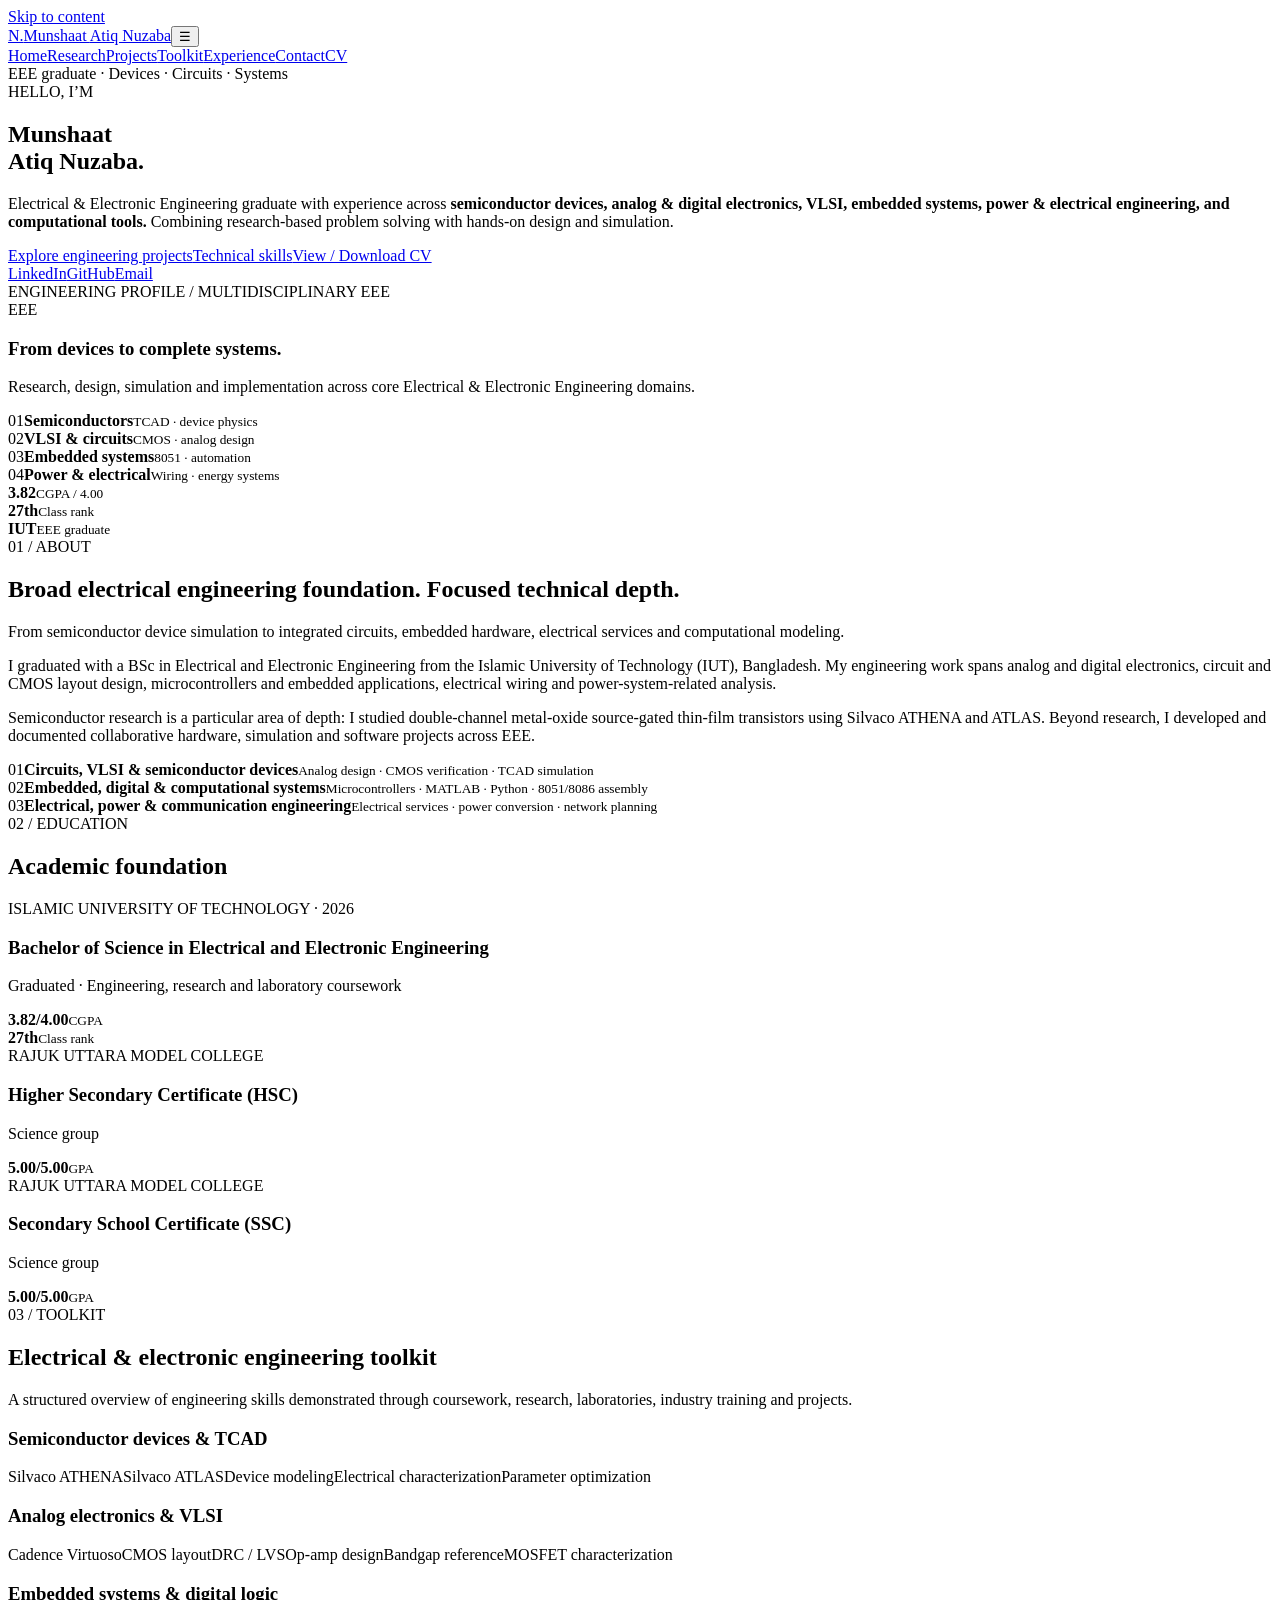
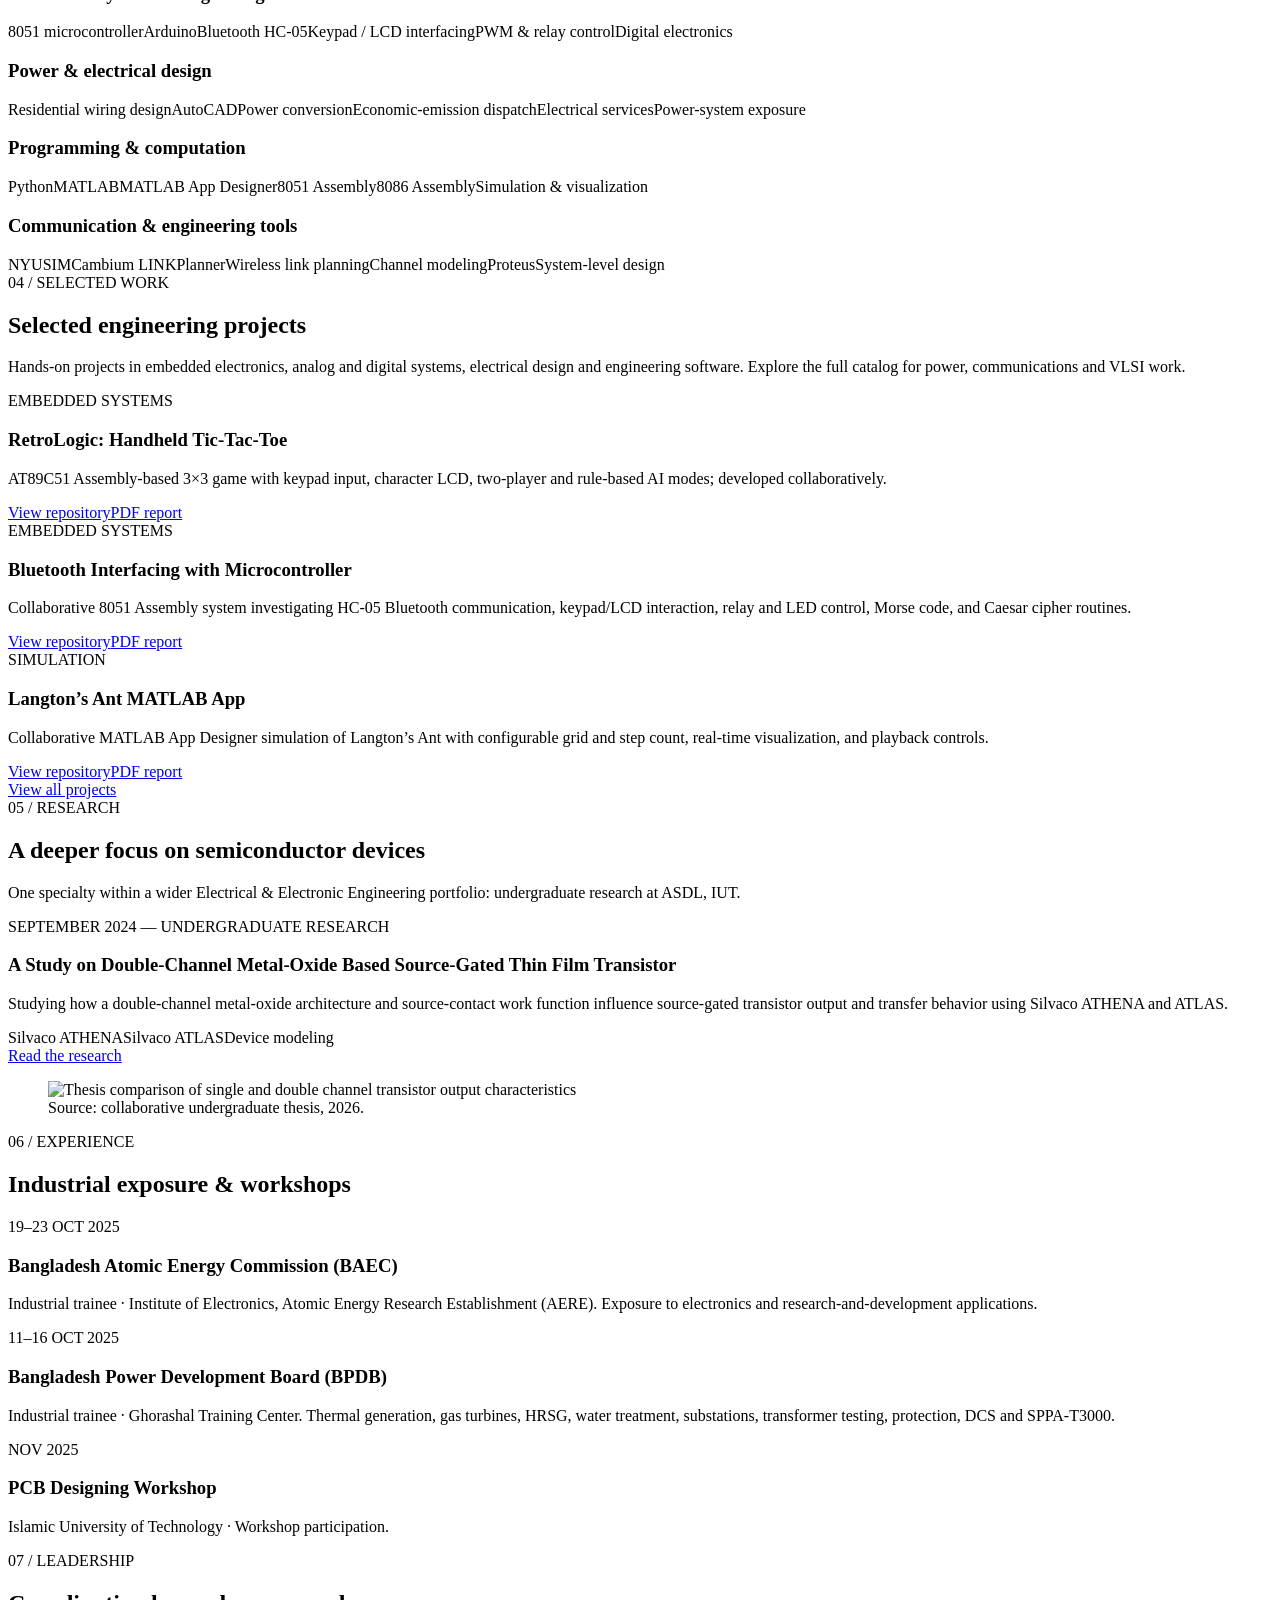
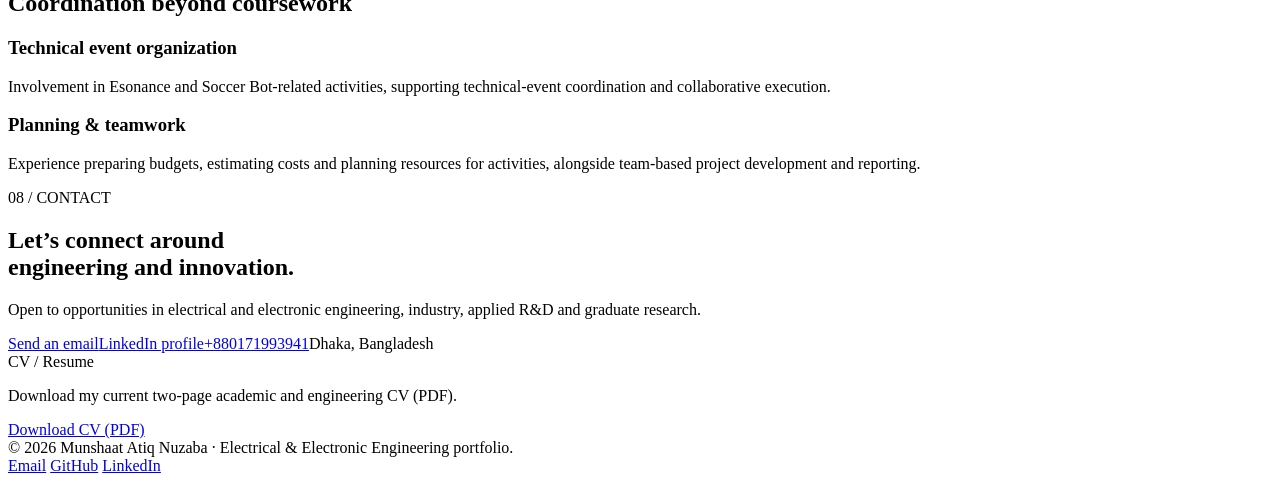
==== index.html @ 9a83c3fb "Add files via upload" ====
<!DOCTYPE html>

<html lang="en"><head><meta charset="utf-8"/><meta content="width=device-width,initial-scale=1" name="viewport"/><meta content="#071626" name="theme-color"/><meta content="Electrical and Electronic Engineering portfolio of Munshaat Atiq Nuzaba: semiconductor devices, analog and digital circuits, VLSI, embedded systems, power and electrical design, and engineering computation." name="description"/><meta content="Home" property="og:title"/><meta content="Electrical and Electronic Engineering portfolio of Munshaat Atiq Nuzaba: semiconductor devices, analog and digital circuits, VLSI, embedded systems, power and electrical design, and engineering computation." property="og:description"/><meta content="website" property="og:type"/><link href="favicon.svg" rel="icon" type="image/svg+xml"/><link href="assets/css/style.css" rel="stylesheet"/><title>Home | Munshaat Atiq Nuzaba</title></head><body><a class="skip-link" href="#main">Skip to content</a><header class="topbar"><div class="container nav-row"><a class="brand" href="index.html"><span class="brand-mark">N.</span><span>Munshaat <span class="subbrand">Atiq Nuzaba</span></span></a><button aria-controls="main-nav" aria-expanded="false" aria-label="Toggle navigation" class="nav-toggle">☰</button><nav aria-label="Primary navigation" class="main-nav" id="main-nav"><a aria-current="page" href="index.html">Home</a><a href="research.html">Research</a><a href="projects.html">Projects</a><a href="index.html#skills">Toolkit</a><a href="index.html#experience">Experience</a><a href="index.html#contact">Contact</a><a href="assets/Munshaat_Atiq_Nuzaba_CV.pdf" rel="noopener noreferrer" target="_blank">CV</a></nav></div></header><main id="main"><section class="hero container"><div class="hero-copy"><div class="availability"><span class="status-dot"></span> EEE graduate · Devices · Circuits · Systems</div><div class="eyebrow">HELLO, I’M</div><h1>Munshaat<br/><span class="gradient-text">Atiq Nuzaba.</span></h1><p class="hero-lede">Electrical &amp; Electronic Engineering graduate with experience across <strong>semiconductor devices, analog &amp; digital electronics, VLSI, embedded systems, power &amp; electrical engineering, and computational tools.</strong> Combining research-based problem solving with hands-on design and simulation.</p><div class="hero-actions"><a class="btn btn-primary" href="projects.html">Explore engineering projects</a><a class="btn btn-ghost" href="index.html#skills">Technical skills</a><a class="btn btn-ghost" href="assets/Munshaat_Atiq_Nuzaba_CV.pdf" rel="noopener noreferrer" target="_blank">View / Download CV</a></div><div class="hero-social"><a class="inline-link" href="https://www.linkedin.com/in/munshaat-atiq/" rel="noopener noreferrer" target="_blank">LinkedIn</a><a class="inline-link" href="https://github.com/Munshaat/" rel="noopener noreferrer" target="_blank">GitHub</a><a class="inline-link" href="mailto:atiqmunshaat@gmail.com">Email</a></div></div><div class="hero-side"><div class="orbit-card engineering-card">
<span class="orbit-label">ENGINEERING PROFILE / MULTIDISCIPLINARY EEE</span>
<div aria-hidden="true" class="engineering-emblem"><span class="emblem-center">EEE</span><span class="emblem-ring ring-one"></span><span class="emblem-ring ring-two"></span><span class="emblem-dot dot-one"></span><span class="emblem-dot dot-two"></span><span class="emblem-dot dot-three"></span></div>
<h3>From devices to <span class="gradient-text">complete systems.</span></h3>
<p>Research, design, simulation and implementation across core Electrical &amp; Electronic Engineering domains.</p>
<div class="domain-grid">
<div><span class="domain-symbol">01</span><strong>Semiconductors</strong><small>TCAD · device physics</small></div>
<div><span class="domain-symbol">02</span><strong>VLSI &amp; circuits</strong><small>CMOS · analog design</small></div>
<div><span class="domain-symbol">03</span><strong>Embedded systems</strong><small>8051 · automation</small></div>
<div><span class="domain-symbol">04</span><strong>Power &amp; electrical</strong><small>Wiring · energy systems</small></div>
</div></div><div class="stat-strip"><div><strong>3.82</strong><small>CGPA / 4.00</small></div><div><strong>27th</strong><small>Class rank</small></div><div><strong>IUT</strong><small>EEE graduate</small></div></div></div></section><section class="section container" id="about"><div class="section-heading"><span class="eyebrow">01 / ABOUT</span><h2>Broad electrical engineering foundation. Focused technical depth.</h2><p>From semiconductor device simulation to integrated circuits, embedded hardware, electrical services and computational modeling.</p></div><div class="two-col"><div class="panel prose"><p>I graduated with a BSc in Electrical and Electronic Engineering from the Islamic University of Technology (IUT), Bangladesh. My engineering work spans analog and digital electronics, circuit and CMOS layout design, microcontrollers and embedded applications, electrical wiring and power-system-related analysis.</p><p>Semiconductor research is a particular area of depth: I studied double-channel metal-oxide source-gated thin-film transistors using Silvaco ATHENA and ATLAS. Beyond research, I developed and documented collaborative hardware, simulation and software projects across EEE.</p></div><div class="panel focus-list"><div><span>01</span><strong>Circuits, VLSI &amp; semiconductor devices</strong><small>Analog design · CMOS verification · TCAD simulation</small></div><div><span>02</span><strong>Embedded, digital &amp; computational systems</strong><small>Microcontrollers · MATLAB · Python · 8051/8086 assembly</small></div><div><span>03</span><strong>Electrical, power &amp; communication engineering</strong><small>Electrical services · power conversion · network planning</small></div></div></div></section><section class="section section-muted" id="education"><div class="container"><div class="section-heading"><span class="eyebrow">02 / EDUCATION</span><h2>Academic foundation</h2></div><div class="education-stack"><div class="education-card"><div><span class="eyebrow">ISLAMIC UNIVERSITY OF TECHNOLOGY · 2026</span><h3>Bachelor of Science in Electrical and Electronic Engineering</h3><p>Graduated · Engineering, research and laboratory coursework</p></div><div class="edu-metrics"><div><strong>3.82<span>/4.00</span></strong><small>CGPA</small></div><div><strong>27<span>th</span></strong><small>Class rank</small></div></div></div><div class="education-card education-secondary"><div><span class="eyebrow">RAJUK UTTARA MODEL COLLEGE</span><h3>Higher Secondary Certificate (HSC)</h3><p>Science group</p></div><div class="edu-metrics"><div><strong>5.00<span>/5.00</span></strong><small>GPA</small></div></div></div><div class="education-card education-secondary"><div><span class="eyebrow">RAJUK UTTARA MODEL COLLEGE</span><h3>Secondary School Certificate (SSC)</h3><p>Science group</p></div><div class="edu-metrics"><div><strong>5.00<span>/5.00</span></strong><small>GPA</small></div></div></div></div></div></section><section class="section container" id="skills"><div class="section-heading"><span class="eyebrow">03 / TOOLKIT</span><h2>Electrical &amp; electronic engineering toolkit</h2><p>A structured overview of engineering skills demonstrated through coursework, research, laboratories, industry training and projects.</p></div><div class="skill-grid">
<div class="panel skill-card"><h3>Semiconductor devices &amp; TCAD</h3><div class="tag-cloud"><span>Silvaco ATHENA</span><span>Silvaco ATLAS</span><span>Device modeling</span><span>Electrical characterization</span><span>Parameter optimization</span></div></div>
<div class="panel skill-card"><h3>Analog electronics &amp; VLSI</h3><div class="tag-cloud"><span>Cadence Virtuoso</span><span>CMOS layout</span><span>DRC / LVS</span><span>Op-amp design</span><span>Bandgap reference</span><span>MOSFET characterization</span></div></div>
<div class="panel skill-card"><h3>Embedded systems &amp; digital logic</h3><div class="tag-cloud"><span>8051 microcontroller</span><span>Arduino</span><span>Bluetooth HC-05</span><span>Keypad / LCD interfacing</span><span>PWM &amp; relay control</span><span>Digital electronics</span></div></div>
<div class="panel skill-card"><h3>Power &amp; electrical design</h3><div class="tag-cloud"><span>Residential wiring design</span><span>AutoCAD</span><span>Power conversion</span><span>Economic-emission dispatch</span><span>Electrical services</span><span>Power-system exposure</span></div></div>
<div class="panel skill-card"><h3>Programming &amp; computation</h3><div class="tag-cloud"><span>Python</span><span>MATLAB</span><span>MATLAB App Designer</span><span>8051 Assembly</span><span>8086 Assembly</span><span>Simulation &amp; visualization</span></div></div>
<div class="panel skill-card"><h3>Communication &amp; engineering tools</h3><div class="tag-cloud"><span>NYUSIM</span><span>Cambium LINKPlanner</span><span>Wireless link planning</span><span>Channel modeling</span><span>Proteus</span><span>System-level design</span></div></div>
</div></section><section class="section section-muted"><div class="container"><div class="section-heading"><span class="eyebrow">04 / SELECTED WORK</span><h2>Selected engineering projects</h2><p>Hands-on projects in embedded electronics, analog and digital systems, electrical design and engineering software. Explore the full catalog for power, communications and VLSI work.</p></div><div class="feature-grid"><article class="project-card"><span class="eyebrow">EMBEDDED SYSTEMS</span><h3>RetroLogic: Handheld Tic-Tac-Toe</h3><p>AT89C51 Assembly-based 3×3 game with keypad input, character LCD, two-player and rule-based AI modes; developed collaboratively.</p><div class="card-links"><a class="inline-link" href="https://github.com/Munshaat/RetroLogic-Handheld-Tic-Tac-Toe-Using-AT89C51" rel="noopener noreferrer" target="_blank">View repository</a><a class="inline-link" href="assets/reports/retrologic-tic-tac-toe.pdf">PDF report</a></div></article><article class="project-card"><span class="eyebrow">EMBEDDED SYSTEMS</span><h3>Bluetooth Interfacing with Microcontroller</h3><p>Collaborative 8051 Assembly system investigating HC-05 Bluetooth communication, keypad/LCD interaction, relay and LED control, Morse code, and Caesar cipher routines.</p><div class="card-links"><a class="inline-link" href="https://github.com/Munshaat/Bluetooth-Interfacing-with-Microcontroller" rel="noopener noreferrer" target="_blank">View repository</a><a class="inline-link" href="assets/reports/bluetooth-microcontroller.pdf">PDF report</a></div></article><article class="project-card"><span class="eyebrow">SIMULATION</span><h3>Langton’s Ant MATLAB App</h3><p>Collaborative MATLAB App Designer simulation of Langton’s Ant with configurable grid and step count, real-time visualization, and playback controls.</p><div class="card-links"><a class="inline-link" href="https://github.com/Munshaat/Langtons-Ant-Matlab-App" rel="noopener noreferrer" target="_blank">View repository</a><a class="inline-link" href="assets/reports/langtons-ant.pdf">PDF report</a></div></article></div><div class="section-end"><a class="btn btn-ghost" href="projects.html">View all projects</a></div></div></section><section class="section container" id="research-preview"><div class="section-heading"><span class="eyebrow">05 / RESEARCH</span><h2>A deeper focus on semiconductor devices</h2><p>One specialty within a wider Electrical &amp; Electronic Engineering portfolio: undergraduate research at ASDL, IUT.</p></div><div class="research-feature"><div class="research-feature-text"><span class="eyebrow">SEPTEMBER 2024 — UNDERGRADUATE RESEARCH</span><h3>A Study on Double-Channel Metal-Oxide Based Source-Gated Thin Film Transistor</h3><p>Studying how a double-channel metal-oxide architecture and source-contact work function influence source-gated transistor output and transfer behavior using Silvaco ATHENA and ATLAS.</p><div class="pill-row"><span>Silvaco ATHENA</span><span>Silvaco ATLAS</span><span>Device modeling</span></div><a class="btn btn-primary" href="research.html">Read the research</a></div><figure><img alt="Thesis comparison of single and double channel transistor output characteristics" loading="lazy" src="assets/figures/comparative-output.png"/><figcaption>Source: collaborative undergraduate thesis, 2026.</figcaption></figure></div></section><section class="section section-muted" id="experience"><div class="container"><div class="section-heading"><span class="eyebrow">06 / EXPERIENCE</span><h2>Industrial exposure &amp; workshops</h2></div><div class="timeline"><div class="timeline-item"><time>19–23 OCT 2025</time><div><h3>Bangladesh Atomic Energy Commission (BAEC)</h3><p>Industrial trainee · Institute of Electronics, Atomic Energy Research Establishment (AERE). Exposure to electronics and research-and-development applications.</p></div></div><div class="timeline-item"><time>11–16 OCT 2025</time><div><h3>Bangladesh Power Development Board (BPDB)</h3><p>Industrial trainee · Ghorashal Training Center. Thermal generation, gas turbines, HRSG, water treatment, substations, transformer testing, protection, DCS and SPPA-T3000.</p></div></div><div class="timeline-item"><time>NOV 2025</time><div><h3>PCB Designing Workshop</h3><p>Islamic University of Technology · Workshop participation.</p></div></div></div></div></section><section class="section container" id="leadership"><div class="section-heading"><span class="eyebrow">07 / LEADERSHIP</span><h2>Coordination beyond coursework</h2></div><div class="two-col"><div class="panel"><h3>Technical event organization</h3><p>Involvement in Esonance and Soccer Bot-related activities, supporting technical-event coordination and collaborative execution.</p></div><div class="panel"><h3>Planning &amp; teamwork</h3><p>Experience preparing budgets, estimating costs and planning resources for activities, alongside team-based project development and reporting.</p></div></div></section><section class="section section-muted" id="contact"><div class="container"><div class="contact-box"><div><span class="eyebrow">08 / CONTACT</span><h2>Let’s connect around<br/><span class="gradient-text">engineering and innovation.</span></h2><p>Open to opportunities in electrical and electronic engineering, industry, applied R&amp;D and graduate research.</p></div><div class="contact-actions"><a class="btn btn-primary" href="mailto:atiqmunshaat@gmail.com">Send an email</a><a class="btn btn-ghost" href="https://www.linkedin.com/in/munshaat-atiq/" rel="noopener noreferrer" target="_blank">LinkedIn profile</a><a class="inline-link" href="tel:+880171993941">+880171993941</a><span>Dhaka, Bangladesh</span></div></div><div class="resume-note"><span>CV / Resume</span><p>Download my current two-page academic and engineering CV (PDF).</p><a class="inline-link" download="Munshaat_Atiq_Nuzaba_CV.pdf" href="assets/Munshaat_Atiq_Nuzaba_CV.pdf">Download CV (PDF)</a></div></div></section></main><footer class="footer"><div class="container footer-row"><span>© 2026 Munshaat Atiq Nuzaba · Electrical &amp; Electronic Engineering portfolio.</span><div><a class="inline-link" href="mailto:atiqmunshaat@gmail.com">Email</a> <a class="inline-link" href="https://github.com/Munshaat/" rel="noopener noreferrer" target="_blank">GitHub</a> <a class="inline-link" href="https://www.linkedin.com/in/munshaat-atiq/" rel="noopener noreferrer" target="_blank">LinkedIn</a></div></div></footer><script defer="" src="assets/js/site.js"></script></body></html>
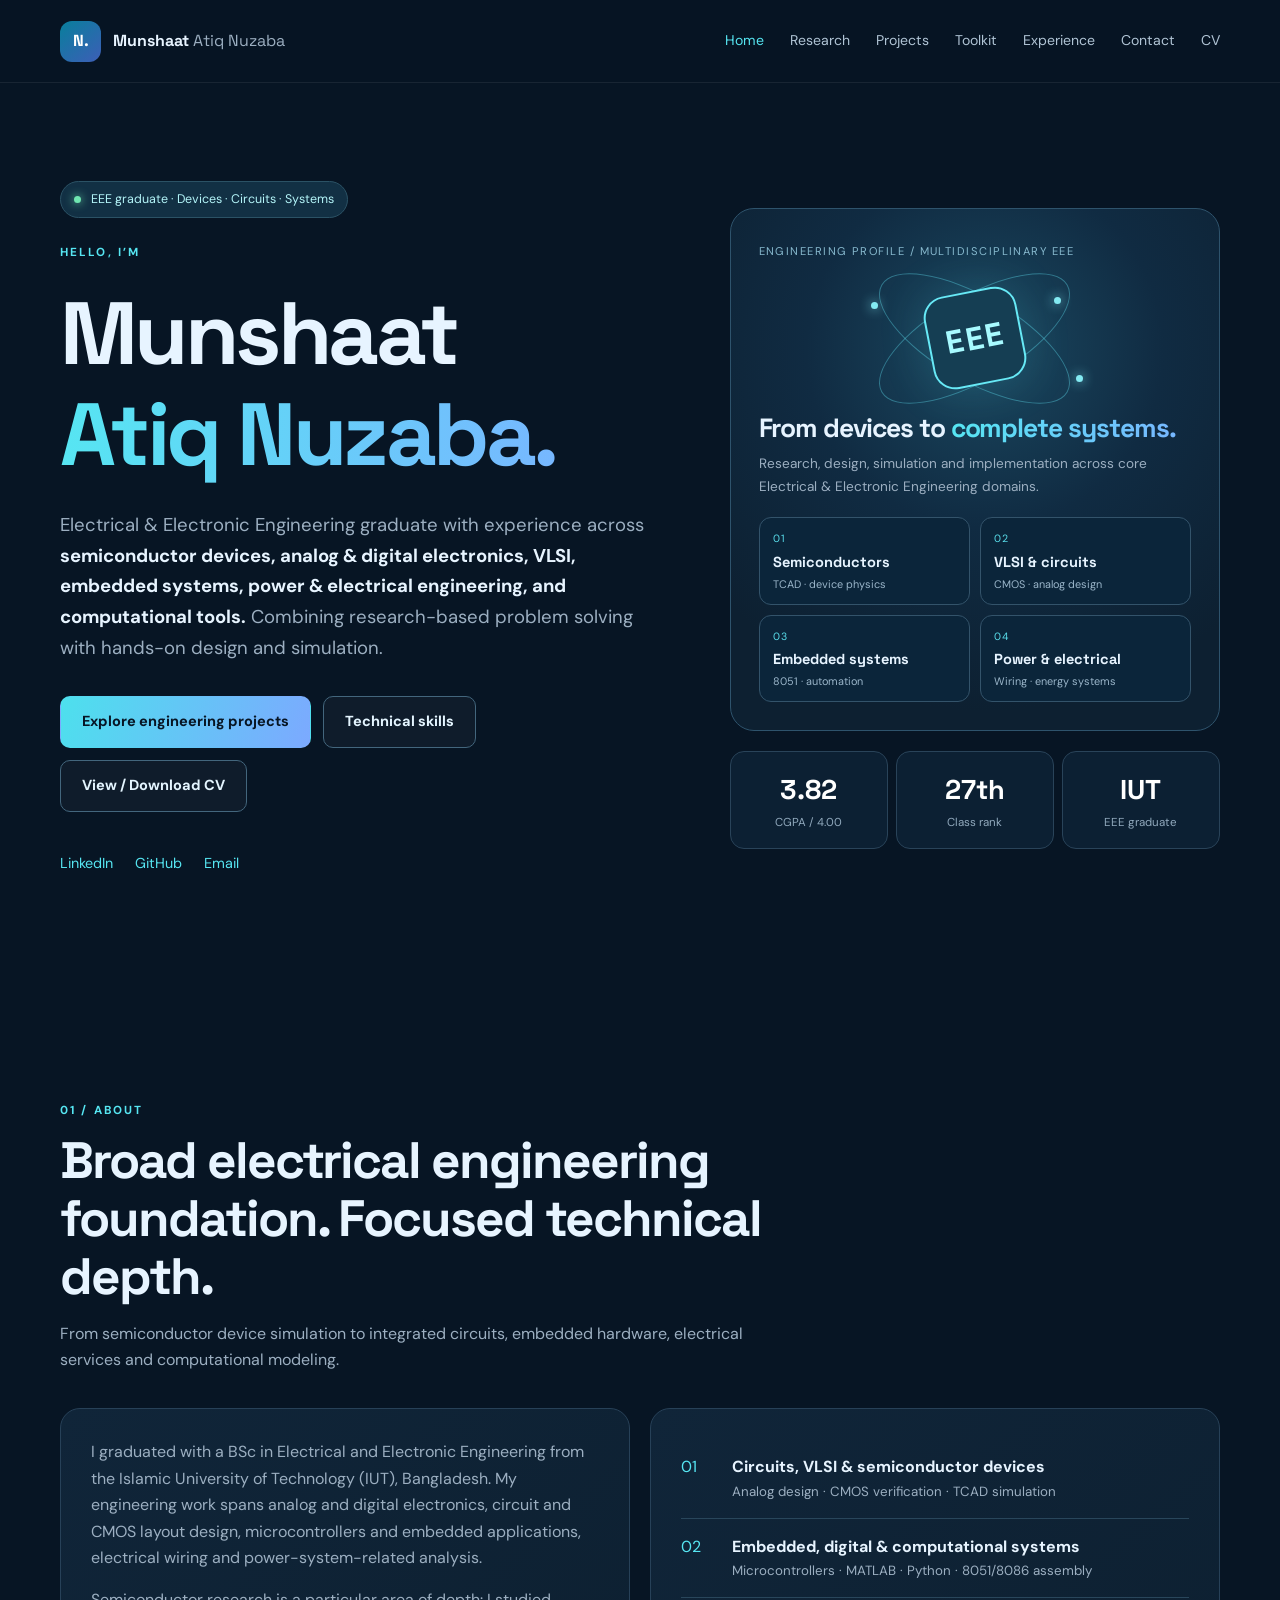
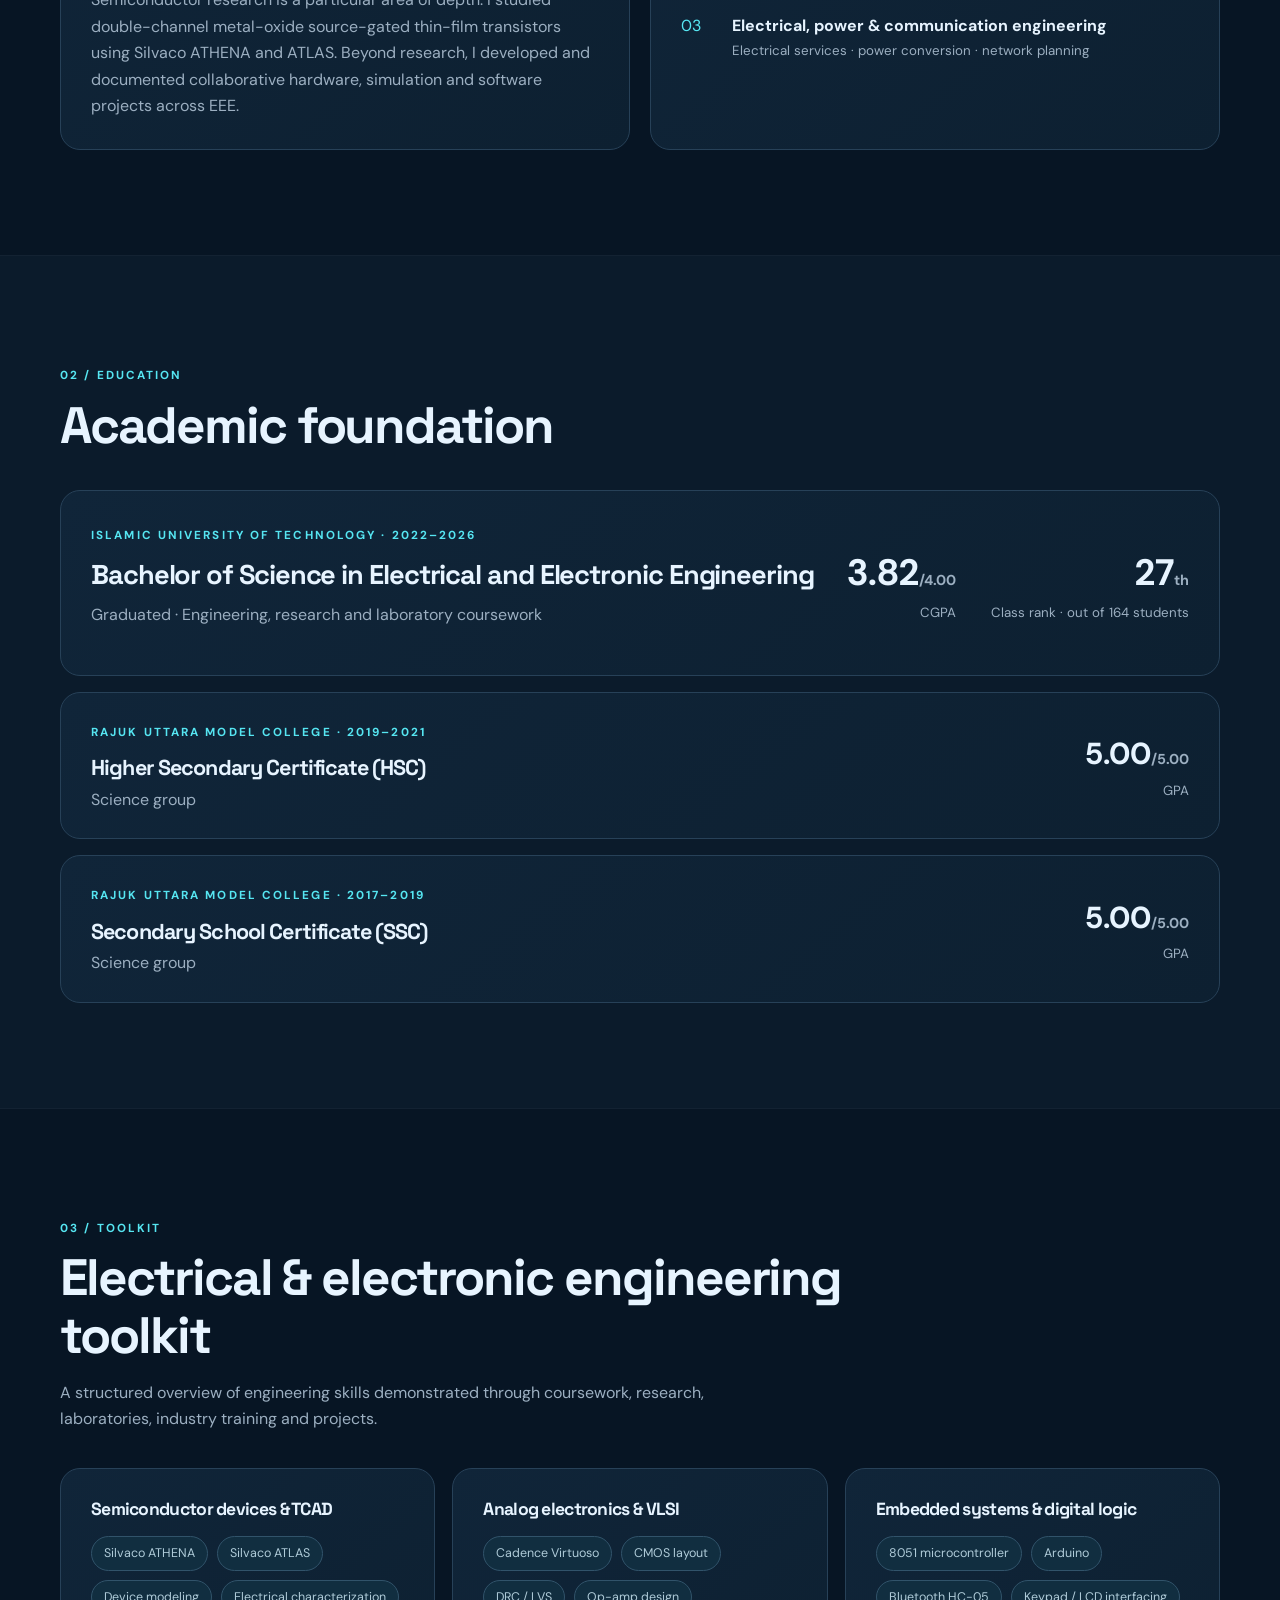
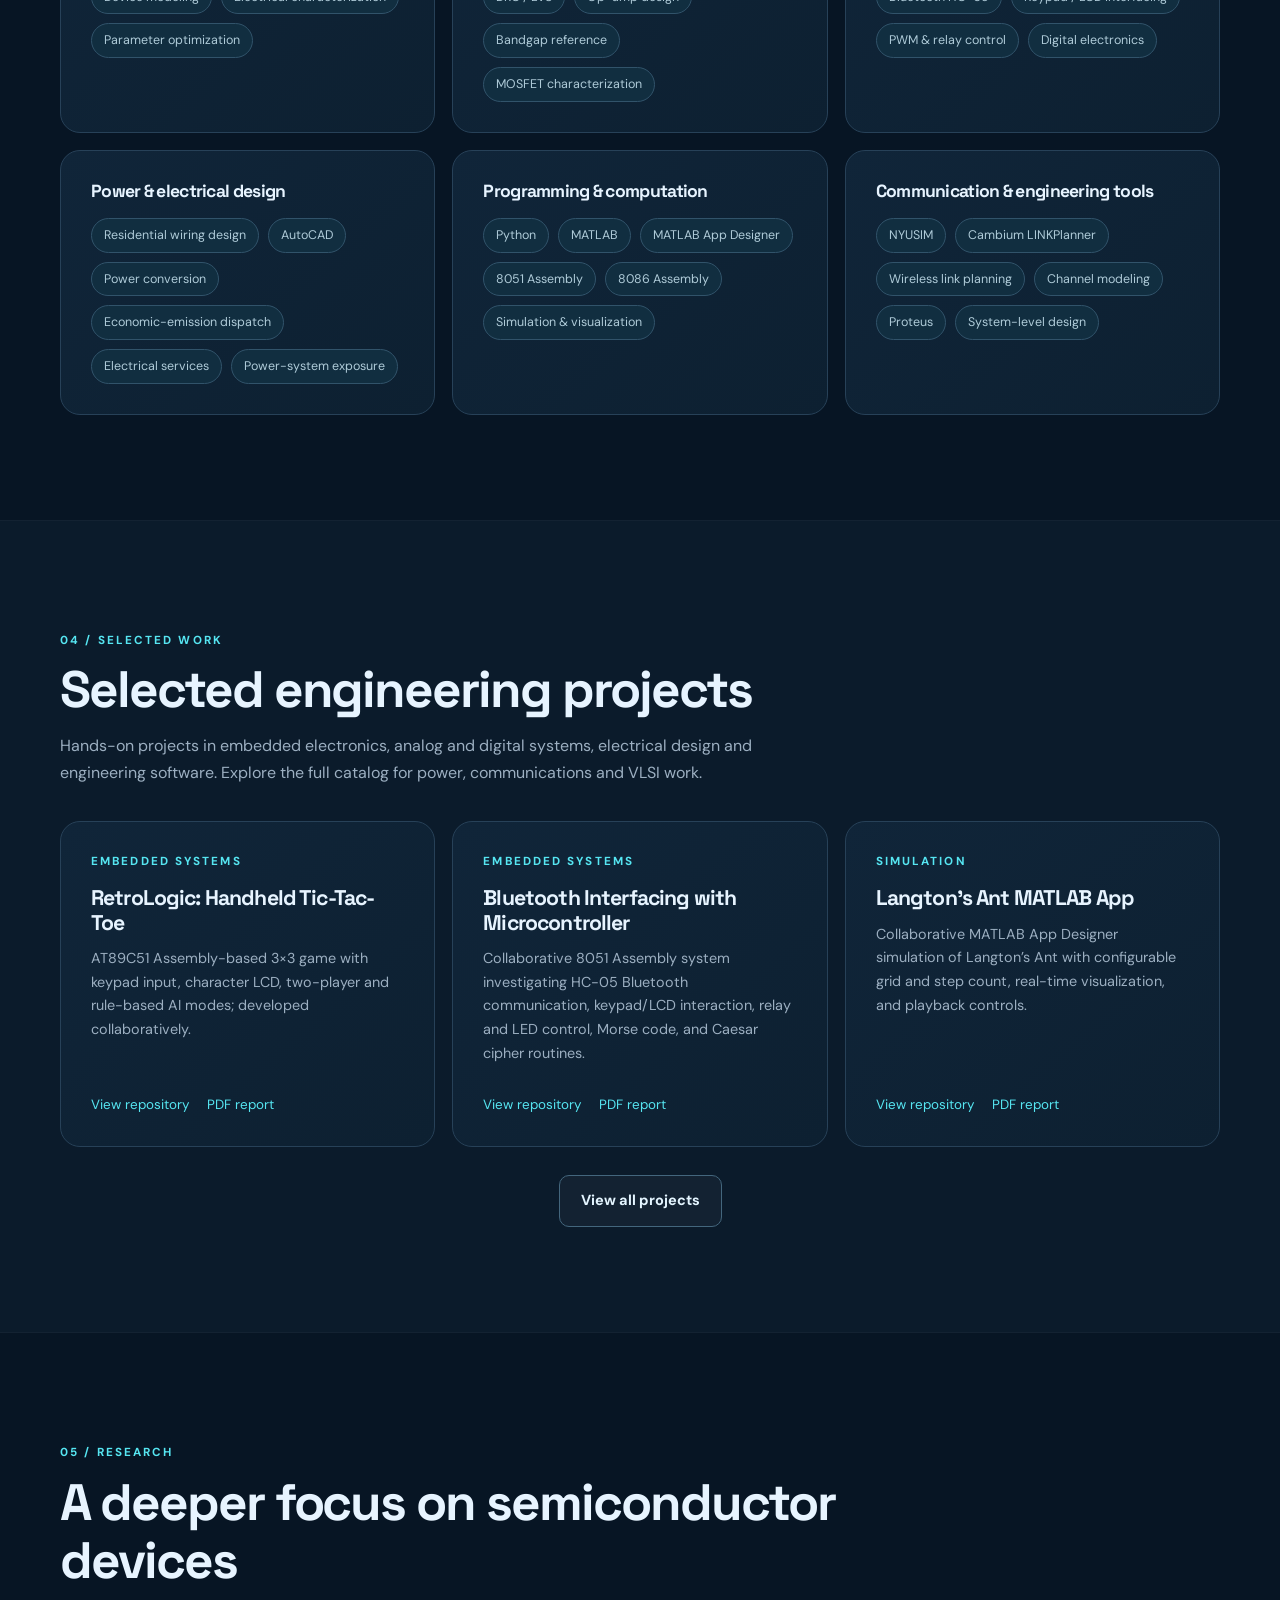
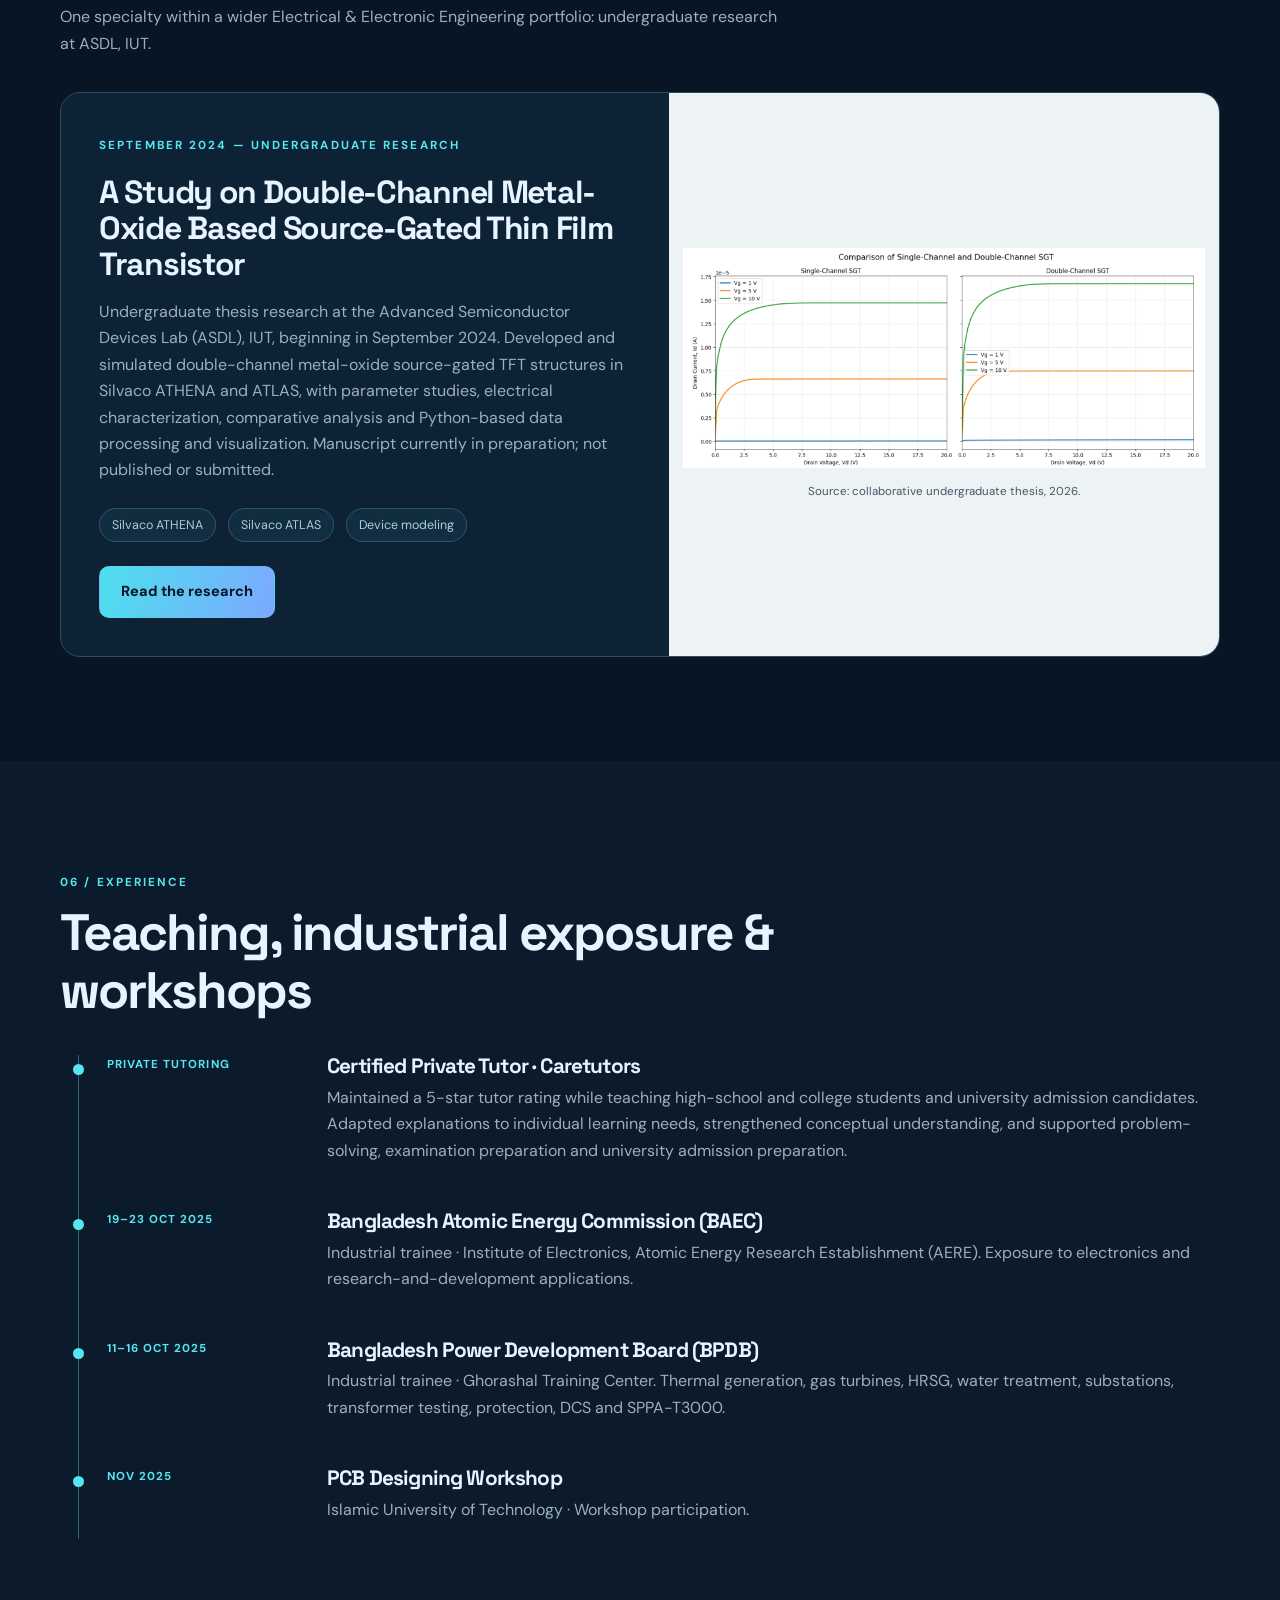
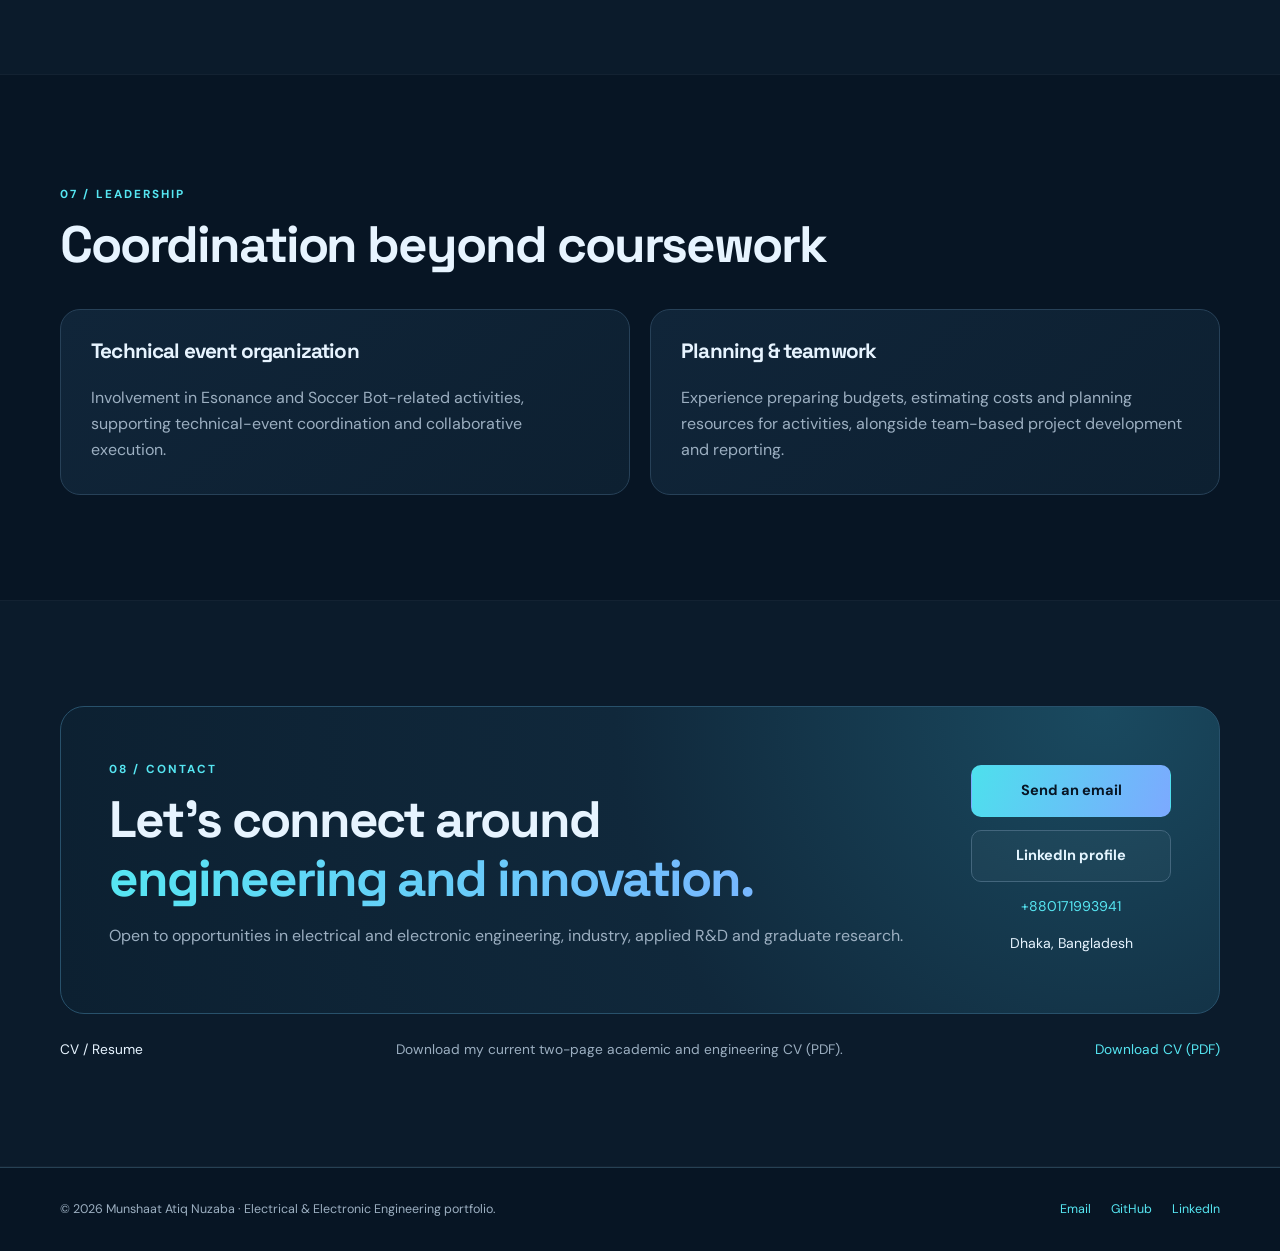
==== commit 705f1a54: "Update index.html" ====
--- a/index.html
+++ b/index.html
@@ -10,11 +10,11 @@
 <div><span class="domain-symbol">02</span><strong>VLSI &amp; circuits</strong><small>CMOS · analog design</small></div>
 <div><span class="domain-symbol">03</span><strong>Embedded systems</strong><small>8051 · automation</small></div>
 <div><span class="domain-symbol">04</span><strong>Power &amp; electrical</strong><small>Wiring · energy systems</small></div>
-</div></div><div class="stat-strip"><div><strong>3.82</strong><small>CGPA / 4.00</small></div><div><strong>27th</strong><small>Class rank</small></div><div><strong>IUT</strong><small>EEE graduate</small></div></div></div></section><section class="section container" id="about"><div class="section-heading"><span class="eyebrow">01 / ABOUT</span><h2>Broad electrical engineering foundation. Focused technical depth.</h2><p>From semiconductor device simulation to integrated circuits, embedded hardware, electrical services and computational modeling.</p></div><div class="two-col"><div class="panel prose"><p>I graduated with a BSc in Electrical and Electronic Engineering from the Islamic University of Technology (IUT), Bangladesh. My engineering work spans analog and digital electronics, circuit and CMOS layout design, microcontrollers and embedded applications, electrical wiring and power-system-related analysis.</p><p>Semiconductor research is a particular area of depth: I studied double-channel metal-oxide source-gated thin-film transistors using Silvaco ATHENA and ATLAS. Beyond research, I developed and documented collaborative hardware, simulation and software projects across EEE.</p></div><div class="panel focus-list"><div><span>01</span><strong>Circuits, VLSI &amp; semiconductor devices</strong><small>Analog design · CMOS verification · TCAD simulation</small></div><div><span>02</span><strong>Embedded, digital &amp; computational systems</strong><small>Microcontrollers · MATLAB · Python · 8051/8086 assembly</small></div><div><span>03</span><strong>Electrical, power &amp; communication engineering</strong><small>Electrical services · power conversion · network planning</small></div></div></div></section><section class="section section-muted" id="education"><div class="container"><div class="section-heading"><span class="eyebrow">02 / EDUCATION</span><h2>Academic foundation</h2></div><div class="education-stack"><div class="education-card"><div><span class="eyebrow">ISLAMIC UNIVERSITY OF TECHNOLOGY · 2026</span><h3>Bachelor of Science in Electrical and Electronic Engineering</h3><p>Graduated · Engineering, research and laboratory coursework</p></div><div class="edu-metrics"><div><strong>3.82<span>/4.00</span></strong><small>CGPA</small></div><div><strong>27<span>th</span></strong><small>Class rank</small></div></div></div><div class="education-card education-secondary"><div><span class="eyebrow">RAJUK UTTARA MODEL COLLEGE</span><h3>Higher Secondary Certificate (HSC)</h3><p>Science group</p></div><div class="edu-metrics"><div><strong>5.00<span>/5.00</span></strong><small>GPA</small></div></div></div><div class="education-card education-secondary"><div><span class="eyebrow">RAJUK UTTARA MODEL COLLEGE</span><h3>Secondary School Certificate (SSC)</h3><p>Science group</p></div><div class="edu-metrics"><div><strong>5.00<span>/5.00</span></strong><small>GPA</small></div></div></div></div></div></section><section class="section container" id="skills"><div class="section-heading"><span class="eyebrow">03 / TOOLKIT</span><h2>Electrical &amp; electronic engineering toolkit</h2><p>A structured overview of engineering skills demonstrated through coursework, research, laboratories, industry training and projects.</p></div><div class="skill-grid">
+</div></div><div class="stat-strip"><div><strong>3.82</strong><small>CGPA / 4.00</small></div><div><strong>27th</strong><small>Class rank</small></div><div><strong>IUT</strong><small>EEE graduate</small></div></div></div></section><section class="section container" id="about"><div class="section-heading"><span class="eyebrow">01 / ABOUT</span><h2>Broad electrical engineering foundation. Focused technical depth.</h2><p>From semiconductor device simulation to integrated circuits, embedded hardware, electrical services and computational modeling.</p></div><div class="two-col"><div class="panel prose"><p>I graduated with a BSc in Electrical and Electronic Engineering from the Islamic University of Technology (IUT), Bangladesh. My engineering work spans analog and digital electronics, circuit and CMOS layout design, microcontrollers and embedded applications, electrical wiring and power-system-related analysis.</p><p>Semiconductor research is a particular area of depth: I studied double-channel metal-oxide source-gated thin-film transistors using Silvaco ATHENA and ATLAS. Beyond research, I developed and documented collaborative hardware, simulation and software projects across EEE.</p></div><div class="panel focus-list"><div><span>01</span><strong>Circuits, VLSI &amp; semiconductor devices</strong><small>Analog design · CMOS verification · TCAD simulation</small></div><div><span>02</span><strong>Embedded, digital &amp; computational systems</strong><small>Microcontrollers · MATLAB · Python · 8051/8086 assembly</small></div><div><span>03</span><strong>Electrical, power &amp; communication engineering</strong><small>Electrical services · power conversion · network planning</small></div></div></div></section><section class="section section-muted" id="education"><div class="container"><div class="section-heading"><span class="eyebrow">02 / EDUCATION</span><h2>Academic foundation</h2></div><div class="education-stack"><div class="education-card"><div><span class="eyebrow">ISLAMIC UNIVERSITY OF TECHNOLOGY · 2022–2026</span><h3>Bachelor of Science in Electrical and Electronic Engineering</h3><p>Graduated · Engineering, research and laboratory coursework</p></div><div class="edu-metrics"><div><strong>3.82<span>/4.00</span></strong><small>CGPA</small></div><div><strong>27<span>th</span></strong><small>Class rank · out of 164 students</small></div></div></div><div class="education-card education-secondary"><div><span class="eyebrow">RAJUK UTTARA MODEL COLLEGE · 2019–2021</span><h3>Higher Secondary Certificate (HSC)</h3><p>Science group</p></div><div class="edu-metrics"><div><strong>5.00<span>/5.00</span></strong><small>GPA</small></div></div></div><div class="education-card education-secondary"><div><span class="eyebrow">RAJUK UTTARA MODEL COLLEGE · 2017–2019</span><h3>Secondary School Certificate (SSC)</h3><p>Science group</p></div><div class="edu-metrics"><div><strong>5.00<span>/5.00</span></strong><small>GPA</small></div></div></div></div></div></section><section class="section container" id="skills"><div class="section-heading"><span class="eyebrow">03 / TOOLKIT</span><h2>Electrical &amp; electronic engineering toolkit</h2><p>A structured overview of engineering skills demonstrated through coursework, research, laboratories, industry training and projects.</p></div><div class="skill-grid">
 <div class="panel skill-card"><h3>Semiconductor devices &amp; TCAD</h3><div class="tag-cloud"><span>Silvaco ATHENA</span><span>Silvaco ATLAS</span><span>Device modeling</span><span>Electrical characterization</span><span>Parameter optimization</span></div></div>
 <div class="panel skill-card"><h3>Analog electronics &amp; VLSI</h3><div class="tag-cloud"><span>Cadence Virtuoso</span><span>CMOS layout</span><span>DRC / LVS</span><span>Op-amp design</span><span>Bandgap reference</span><span>MOSFET characterization</span></div></div>
 <div class="panel skill-card"><h3>Embedded systems &amp; digital logic</h3><div class="tag-cloud"><span>8051 microcontroller</span><span>Arduino</span><span>Bluetooth HC-05</span><span>Keypad / LCD interfacing</span><span>PWM &amp; relay control</span><span>Digital electronics</span></div></div>
 <div class="panel skill-card"><h3>Power &amp; electrical design</h3><div class="tag-cloud"><span>Residential wiring design</span><span>AutoCAD</span><span>Power conversion</span><span>Economic-emission dispatch</span><span>Electrical services</span><span>Power-system exposure</span></div></div>
 <div class="panel skill-card"><h3>Programming &amp; computation</h3><div class="tag-cloud"><span>Python</span><span>MATLAB</span><span>MATLAB App Designer</span><span>8051 Assembly</span><span>8086 Assembly</span><span>Simulation &amp; visualization</span></div></div>
 <div class="panel skill-card"><h3>Communication &amp; engineering tools</h3><div class="tag-cloud"><span>NYUSIM</span><span>Cambium LINKPlanner</span><span>Wireless link planning</span><span>Channel modeling</span><span>Proteus</span><span>System-level design</span></div></div>
-</div></section><section class="section section-muted"><div class="container"><div class="section-heading"><span class="eyebrow">04 / SELECTED WORK</span><h2>Selected engineering projects</h2><p>Hands-on projects in embedded electronics, analog and digital systems, electrical design and engineering software. Explore the full catalog for power, communications and VLSI work.</p></div><div class="feature-grid"><article class="project-card"><span class="eyebrow">EMBEDDED SYSTEMS</span><h3>RetroLogic: Handheld Tic-Tac-Toe</h3><p>AT89C51 Assembly-based 3×3 game with keypad input, character LCD, two-player and rule-based AI modes; developed collaboratively.</p><div class="card-links"><a class="inline-link" href="https://github.com/Munshaat/RetroLogic-Handheld-Tic-Tac-Toe-Using-AT89C51" rel="noopener noreferrer" target="_blank">View repository</a><a class="inline-link" href="assets/reports/retrologic-tic-tac-toe.pdf">PDF report</a></div></article><article class="project-card"><span class="eyebrow">EMBEDDED SYSTEMS</span><h3>Bluetooth Interfacing with Microcontroller</h3><p>Collaborative 8051 Assembly system investigating HC-05 Bluetooth communication, keypad/LCD interaction, relay and LED control, Morse code, and Caesar cipher routines.</p><div class="card-links"><a class="inline-link" href="https://github.com/Munshaat/Bluetooth-Interfacing-with-Microcontroller" rel="noopener noreferrer" target="_blank">View repository</a><a class="inline-link" href="assets/reports/bluetooth-microcontroller.pdf">PDF report</a></div></article><article class="project-card"><span class="eyebrow">SIMULATION</span><h3>Langton’s Ant MATLAB App</h3><p>Collaborative MATLAB App Designer simulation of Langton’s Ant with configurable grid and step count, real-time visualization, and playback controls.</p><div class="card-links"><a class="inline-link" href="https://github.com/Munshaat/Langtons-Ant-Matlab-App" rel="noopener noreferrer" target="_blank">View repository</a><a class="inline-link" href="assets/reports/langtons-ant.pdf">PDF report</a></div></article></div><div class="section-end"><a class="btn btn-ghost" href="projects.html">View all projects</a></div></div></section><section class="section container" id="research-preview"><div class="section-heading"><span class="eyebrow">05 / RESEARCH</span><h2>A deeper focus on semiconductor devices</h2><p>One specialty within a wider Electrical &amp; Electronic Engineering portfolio: undergraduate research at ASDL, IUT.</p></div><div class="research-feature"><div class="research-feature-text"><span class="eyebrow">SEPTEMBER 2024 — UNDERGRADUATE RESEARCH</span><h3>A Study on Double-Channel Metal-Oxide Based Source-Gated Thin Film Transistor</h3><p>Studying how a double-channel metal-oxide architecture and source-contact work function influence source-gated transistor output and transfer behavior using Silvaco ATHENA and ATLAS.</p><div class="pill-row"><span>Silvaco ATHENA</span><span>Silvaco ATLAS</span><span>Device modeling</span></div><a class="btn btn-primary" href="research.html">Read the research</a></div><figure><img alt="Thesis comparison of single and double channel transistor output characteristics" loading="lazy" src="assets/figures/comparative-output.png"/><figcaption>Source: collaborative undergraduate thesis, 2026.</figcaption></figure></div></section><section class="section section-muted" id="experience"><div class="container"><div class="section-heading"><span class="eyebrow">06 / EXPERIENCE</span><h2>Industrial exposure &amp; workshops</h2></div><div class="timeline"><div class="timeline-item"><time>19–23 OCT 2025</time><div><h3>Bangladesh Atomic Energy Commission (BAEC)</h3><p>Industrial trainee · Institute of Electronics, Atomic Energy Research Establishment (AERE). Exposure to electronics and research-and-development applications.</p></div></div><div class="timeline-item"><time>11–16 OCT 2025</time><div><h3>Bangladesh Power Development Board (BPDB)</h3><p>Industrial trainee · Ghorashal Training Center. Thermal generation, gas turbines, HRSG, water treatment, substations, transformer testing, protection, DCS and SPPA-T3000.</p></div></div><div class="timeline-item"><time>NOV 2025</time><div><h3>PCB Designing Workshop</h3><p>Islamic University of Technology · Workshop participation.</p></div></div></div></div></section><section class="section container" id="leadership"><div class="section-heading"><span class="eyebrow">07 / LEADERSHIP</span><h2>Coordination beyond coursework</h2></div><div class="two-col"><div class="panel"><h3>Technical event organization</h3><p>Involvement in Esonance and Soccer Bot-related activities, supporting technical-event coordination and collaborative execution.</p></div><div class="panel"><h3>Planning &amp; teamwork</h3><p>Experience preparing budgets, estimating costs and planning resources for activities, alongside team-based project development and reporting.</p></div></div></section><section class="section section-muted" id="contact"><div class="container"><div class="contact-box"><div><span class="eyebrow">08 / CONTACT</span><h2>Let’s connect around<br/><span class="gradient-text">engineering and innovation.</span></h2><p>Open to opportunities in electrical and electronic engineering, industry, applied R&amp;D and graduate research.</p></div><div class="contact-actions"><a class="btn btn-primary" href="mailto:atiqmunshaat@gmail.com">Send an email</a><a class="btn btn-ghost" href="https://www.linkedin.com/in/munshaat-atiq/" rel="noopener noreferrer" target="_blank">LinkedIn profile</a><a class="inline-link" href="tel:+880171993941">+880171993941</a><span>Dhaka, Bangladesh</span></div></div><div class="resume-note"><span>CV / Resume</span><p>Download my current two-page academic and engineering CV (PDF).</p><a class="inline-link" download="Munshaat_Atiq_Nuzaba_CV.pdf" href="assets/Munshaat_Atiq_Nuzaba_CV.pdf">Download CV (PDF)</a></div></div></section></main><footer class="footer"><div class="container footer-row"><span>© 2026 Munshaat Atiq Nuzaba · Electrical &amp; Electronic Engineering portfolio.</span><div><a class="inline-link" href="mailto:atiqmunshaat@gmail.com">Email</a> <a class="inline-link" href="https://github.com/Munshaat/" rel="noopener noreferrer" target="_blank">GitHub</a> <a class="inline-link" href="https://www.linkedin.com/in/munshaat-atiq/" rel="noopener noreferrer" target="_blank">LinkedIn</a></div></div></footer><script defer="" src="assets/js/site.js"></script></body></html>+</div></section><section class="section section-muted"><div class="container"><div class="section-heading"><span class="eyebrow">04 / SELECTED WORK</span><h2>Selected engineering projects</h2><p>Hands-on projects in embedded electronics, analog and digital systems, electrical design and engineering software. Explore the full catalog for power, communications and VLSI work.</p></div><div class="feature-grid"><article class="project-card"><span class="eyebrow">EMBEDDED SYSTEMS</span><h3>RetroLogic: Handheld Tic-Tac-Toe</h3><p>AT89C51 Assembly-based 3×3 game with keypad input, character LCD, two-player and rule-based AI modes; developed collaboratively.</p><div class="card-links"><a class="inline-link" href="https://github.com/Munshaat/RetroLogic-Handheld-Tic-Tac-Toe-Using-AT89C51" rel="noopener noreferrer" target="_blank">View repository</a><a class="inline-link" href="assets/reports/retrologic-tic-tac-toe.pdf">PDF report</a></div></article><article class="project-card"><span class="eyebrow">EMBEDDED SYSTEMS</span><h3>Bluetooth Interfacing with Microcontroller</h3><p>Collaborative 8051 Assembly system investigating HC-05 Bluetooth communication, keypad/LCD interaction, relay and LED control, Morse code, and Caesar cipher routines.</p><div class="card-links"><a class="inline-link" href="https://github.com/Munshaat/Bluetooth-Interfacing-with-Microcontroller" rel="noopener noreferrer" target="_blank">View repository</a><a class="inline-link" href="assets/reports/bluetooth-microcontroller.pdf">PDF report</a></div></article><article class="project-card"><span class="eyebrow">SIMULATION</span><h3>Langton’s Ant MATLAB App</h3><p>Collaborative MATLAB App Designer simulation of Langton’s Ant with configurable grid and step count, real-time visualization, and playback controls.</p><div class="card-links"><a class="inline-link" href="https://github.com/Munshaat/Langtons-Ant-Matlab-App" rel="noopener noreferrer" target="_blank">View repository</a><a class="inline-link" href="assets/reports/langtons-ant.pdf">PDF report</a></div></article></div><div class="section-end"><a class="btn btn-ghost" href="projects.html">View all projects</a></div></div></section><section class="section container" id="research-preview"><div class="section-heading"><span class="eyebrow">05 / RESEARCH</span><h2>A deeper focus on semiconductor devices</h2><p>One specialty within a wider Electrical &amp; Electronic Engineering portfolio: undergraduate research at ASDL, IUT.</p></div><div class="research-feature"><div class="research-feature-text"><span class="eyebrow">SEPTEMBER 2024 — UNDERGRADUATE RESEARCH</span><h3>A Study on Double-Channel Metal-Oxide Based Source-Gated Thin Film Transistor</h3><p>Undergraduate thesis research at the Advanced Semiconductor Devices Lab (ASDL), IUT, beginning in September 2024. Developed and simulated double-channel metal-oxide source-gated TFT structures in Silvaco ATHENA and ATLAS, with parameter studies, electrical characterization, comparative analysis and Python-based data processing and visualization. Manuscript currently in preparation; not published or submitted.</p><div class="pill-row"><span>Silvaco ATHENA</span><span>Silvaco ATLAS</span><span>Device modeling</span></div><a class="btn btn-primary" href="research.html">Read the research</a></div><figure><img alt="Thesis comparison of single and double channel transistor output characteristics" loading="lazy" src="assets/figures/comparative-output.png"/><figcaption>Source: collaborative undergraduate thesis, 2026.</figcaption></figure></div></section><section class="section section-muted" id="experience"><div class="container"><div class="section-heading"><span class="eyebrow">06 / EXPERIENCE</span><h2>Teaching, industrial exposure &amp; workshops</h2></div><div class="timeline"><div class="timeline-item"><time>PRIVATE TUTORING</time><div><h3>Certified Private Tutor · Caretutors</h3><p>Maintained a 5-star tutor rating while teaching high-school and college students and university admission candidates. Adapted explanations to individual learning needs, strengthened conceptual understanding, and supported problem-solving, examination preparation and university admission preparation.</p></div></div><div class="timeline-item"><time>19–23 OCT 2025</time><div><h3>Bangladesh Atomic Energy Commission (BAEC)</h3><p>Industrial trainee · Institute of Electronics, Atomic Energy Research Establishment (AERE). Exposure to electronics and research-and-development applications.</p></div></div><div class="timeline-item"><time>11–16 OCT 2025</time><div><h3>Bangladesh Power Development Board (BPDB)</h3><p>Industrial trainee · Ghorashal Training Center. Thermal generation, gas turbines, HRSG, water treatment, substations, transformer testing, protection, DCS and SPPA-T3000.</p></div></div><div class="timeline-item"><time>NOV 2025</time><div><h3>PCB Designing Workshop</h3><p>Islamic University of Technology · Workshop participation.</p></div></div></div></div></section><section class="section container" id="leadership"><div class="section-heading"><span class="eyebrow">07 / LEADERSHIP</span><h2>Coordination beyond coursework</h2></div><div class="two-col"><div class="panel"><h3>Technical event organization</h3><p>Involvement in Esonance and Soccer Bot-related activities, supporting technical-event coordination and collaborative execution.</p></div><div class="panel"><h3>Planning &amp; teamwork</h3><p>Experience preparing budgets, estimating costs and planning resources for activities, alongside team-based project development and reporting.</p></div></div></section><section class="section section-muted" id="contact"><div class="container"><div class="contact-box"><div><span class="eyebrow">08 / CONTACT</span><h2>Let’s connect around<br/><span class="gradient-text">engineering and innovation.</span></h2><p>Open to opportunities in electrical and electronic engineering, industry, applied R&amp;D and graduate research.</p></div><div class="contact-actions"><a class="btn btn-primary" href="mailto:atiqmunshaat@gmail.com">Send an email</a><a class="btn btn-ghost" href="https://www.linkedin.com/in/munshaat-atiq/" rel="noopener noreferrer" target="_blank">LinkedIn profile</a><a class="inline-link" href="tel:+880171993941">+880171993941</a><span>Dhaka, Bangladesh</span></div></div><div class="resume-note"><span>CV / Resume</span><p>Download my current two-page academic and engineering CV (PDF).</p><a class="inline-link" download="Munshaat_Atiq_Nuzaba_CV.pdf" href="assets/Munshaat_Atiq_Nuzaba_CV.pdf">Download CV (PDF)</a></div></div></section></main><footer class="footer"><div class="container footer-row"><span>© 2026 Munshaat Atiq Nuzaba · Electrical &amp; Electronic Engineering portfolio.</span><div><a class="inline-link" href="mailto:atiqmunshaat@gmail.com">Email</a> <a class="inline-link" href="https://github.com/Munshaat/" rel="noopener noreferrer" target="_blank">GitHub</a> <a class="inline-link" href="https://www.linkedin.com/in/munshaat-atiq/" rel="noopener noreferrer" target="_blank">LinkedIn</a></div></div></footer><script defer="" src="assets/js/site.js"></script></body></html>
--- a/assets/css/style.css
+++ b/assets/css/style.css
@@ -0,0 +1,24 @@
+@import url('https://fonts.googleapis.com/css2?family=DM+Sans:wght@400;500;600;700&family=Space+Grotesk:wght@400;500;600;700&display=swap');:root{--bg:#071524;--bg2:#0c1e30;--panel:#102438;--panel2:#112c43;--line:#274052;--text:#e7f4ff;--muted:#9cafc1;--cyan:#56e6f2;--blue:#5891ff;--radius:20px}*{box-sizing:border-box}html{scroll-behavior:smooth}body{margin:0;background:var(--bg);color:var(--text);font-family:'DM Sans',sans-serif;line-height:1.65;-webkit-font-smoothing:antialiased}::selection{background:#2f90a4;color:#fff}a{color:var(--cyan);text-decoration:none}a:hover{text-decoration:underline}button{font:inherit}img{max-width:100%;display:block}h1,h2,h3,h4,p{margin-top:0}h1,h2,h3{font-family:'Space Grotesk',sans-serif;line-height:1.14;letter-spacing:-.04em}h1{font-size:clamp(3.1rem,6.9vw,6.8rem)}h2{font-size:clamp(2rem,4vw,3.5rem)}h3{font-size:1.3rem}p{color:var(--muted)}strong{color:var(--text)}.container{width:min(1160px,calc(100% - 48px));margin-inline:auto}.skip-link{position:absolute;top:-70px;left:16px;z-index:99;background:white;padding:10px;color:#000}.skip-link:focus{top:10px}.topbar{position:sticky;top:0;z-index:30;border-bottom:1px solid #ffffff12;background:#071524ed;backdrop-filter:blur(18px)}.nav-row{display:flex;justify-content:space-between;align-items:center;min-height:82px}.brand{color:var(--text);font-family:'Space Grotesk';display:flex;align-items:center;gap:12px;font-weight:700}.brand:hover{text-decoration:none}.brand-mark{width:41px;height:41px;display:grid;place-items:center;border-radius:12px;background:linear-gradient(140deg,#087f9c,#3d5eb7);color:white}.subbrand{font-weight:400;color:var(--muted)}.main-nav{display:flex;align-items:center;gap:26px}.main-nav a{font-size:.88rem;color:#b0c4d5}.main-nav a:hover,.main-nav a[aria-current]{color:var(--cyan);text-decoration:none}.nav-toggle{display:none}.eyebrow{font-size:.73rem;font-weight:700;letter-spacing:.18em;color:var(--cyan);text-transform:uppercase}.hero{min-height:680px;display:grid;grid-template-columns:1.1fr .9fr;align-items:center;gap:70px;padding-block:98px 115px}.hero h1{margin:22px 0 25px}.gradient-text{background:linear-gradient(95deg,var(--cyan),#77b7ff);-webkit-background-clip:text;background-clip:text;color:transparent}.hero-lede{font-size:1.16rem;max-width:600px}.hero-actions,.hero-social,.card-links,.pill-row{display:flex;gap:12px;flex-wrap:wrap;align-items:center}.hero-actions{margin-top:33px}.hero-social{margin-top:40px;gap:22px}.hero-social a{font-size:.9rem}.btn{padding:13px 21px;display:inline-flex;justify-content:center;align-items:center;font-weight:700;border-radius:10px;font-size:.91rem;border:1px solid #43667d;transition:transform .2s,background .2s}.btn:hover{transform:translateY(-2px);text-decoration:none}.btn-primary{background:linear-gradient(110deg,#4de0ed,#7ca9ff);color:#071524;border-color:transparent}.btn-ghost{background:#ffffff08;color:#e4f5ff}.availability{display:inline-flex;gap:10px;align-items:center;border:1px solid #2b5265;background:#123044;color:#b3f4f8;border-radius:99px;padding:7px 13px;font-size:.78rem;margin-bottom:25px}.status-dot{width:7px;height:7px;background:#6fe6b0;border-radius:50%;box-shadow:0 0 10px #6fe6b0}.hero-side{align-self:center}.orbit-card{background:radial-gradient(circle at 50% 42%,#1b4961 0%,#102a43 40%,#0d2031 78%);border:1px solid #2e536c;border-radius:24px;padding:28px;position:relative;min-height:428px;overflow:hidden}.orbit-label,.mini-label{color:#87b9ce;letter-spacing:.13em;font-size:.7rem}.orbit-card h3{font-size:1.75rem;margin:10px 0}.orbit-card p{font-size:.85rem;max-width:310px}.chip-diagram{height:210px;display:grid;place-items:center;position:relative}.chip-core{width:133px;height:133px;display:grid;place-items:center;border:2px solid #59dce9;transform:rotate(-12deg);border-radius:22px;background:linear-gradient(140deg,#16465b,#172941);box-shadow:0 0 80px #3bd5eb24,inset 0 0 30px #53daf021;font-family:'Space Grotesk';font-size:2.3rem;font-weight:700;color:#80f5ff}.chip-wire{position:absolute;width:235px;height:1px;background:#83dfea70}.w1{transform:rotate(30deg)}.w2{transform:rotate(-30deg)}.w3{transform:rotate(70deg)}.w4{transform:rotate(-70deg)}.stat-strip{display:grid;grid-template-columns:repeat(3,1fr);text-align:center;margin-top:20px;gap:8px}.stat-strip>div{padding:16px 5px;border:1px solid #294359;background:#0c2033;border-radius:14px}.stat-strip strong,.stat-strip small{display:block}.stat-strip strong{font-size:1.7rem;font-family:'Space Grotesk';color:white}.stat-strip small{color:#91a9bd;font-size:.72rem}.section{padding-block:105px}.section-muted{background:#0b1b2b;border-block:1px solid #ffffff08}.section-heading{margin-bottom:35px;max-width:790px}.section-heading h2{margin:9px 0 14px}.section-heading p{max-width:730px}.two-col{display:grid;grid-template-columns:1fr 1fr;gap:20px}.panel,.education-card,.project-card,.figure-panel,.research-aside{background:linear-gradient(140deg,#102539,#0d2031);border:1px solid #274158;border-radius:var(--radius);padding:30px}.panel p:last-child{margin-bottom:0}.focus-list>div{display:grid;grid-template-columns:36px 1fr;column-gap:15px;padding:15px 0;border-bottom:1px solid #29465b}.focus-list>div:last-child{border:0}.focus-list span{color:var(--cyan);grid-row:span 2}.focus-list small{display:block;color:var(--muted)}.education-card{display:flex;align-items:center;justify-content:space-between;gap:25px}.education-card h3{font-size:1.7rem;margin:12px 0}.edu-metrics{display:flex;gap:35px;text-align:right}.edu-metrics strong{display:block;font-size:2.3rem}.edu-metrics strong span{font-size:.9rem;color:var(--muted)}.edu-metrics small{display:block;color:var(--muted)}.research-feature{display:grid;grid-template-columns:1.05fr .95fr;border:1px solid #2f4b62;background:#0e2235;border-radius:var(--radius);overflow:hidden}.research-feature-text{padding:38px}.research-feature-text h3{font-size:2rem;margin:16px 0}.research-feature figure{margin:0;background:#edf3f5;display:flex;flex-direction:column;justify-content:center;min-width:0}.research-feature img{width:100%;object-fit:contain;padding:14px}.research-feature figcaption{color:#4a5565;font-size:.72rem;text-align:center;padding:0 14px 14px}.pill-row{margin:24px 0}.pill-row span,.tag-cloud span{border:1px solid #31536a;background:#112e40;color:#afcbd8;padding:6px 12px;border-radius:100px;font-size:.78rem}.feature-grid,.project-grid,.skill-grid{display:grid;grid-template-columns:repeat(3,minmax(0,1fr));gap:17px}.project-card{min-height:285px;display:flex;flex-direction:column;transition:transform .2s,border-color .2s}.project-card:hover{transform:translateY(-3px);border-color:#4f8598}.project-card h3{margin:15px 0 12px;font-size:1.33rem}.project-card p{font-size:.9rem;flex:1}.card-links{margin-top:auto;padding-top:14px;font-size:.84rem;gap:18px}.project-tags{font-size:.75rem;color:#84b2c8;margin-top:9px}.section-end{text-align:center;margin-top:28px}.skill-grid{grid-template-columns:repeat(3,1fr)}.skill-card h3{font-size:1.1rem}.tag-cloud{display:flex;gap:9px;flex-wrap:wrap}.timeline{border-left:1px solid #366079;margin-left:18px}.timeline-item{display:grid;grid-template-columns:190px 1fr;gap:30px;position:relative;margin:0 0 30px;padding-left:28px}.timeline-item:before{content:'';position:absolute;left:-6px;top:9px;width:11px;height:11px;background:var(--cyan);border-radius:50%}.timeline-item time{font-size:.72rem;font-weight:700;letter-spacing:.09em;color:var(--cyan)}.timeline-item h3{margin-bottom:6px}.contact-box{display:flex;justify-content:space-between;align-items:center;gap:30px;border:1px solid #28516b;padding:48px;border-radius:24px;background:radial-gradient(circle at 90% 0,#1a4a60,#10283b 45%,#0c2031)}.contact-box h2{margin:10px 0 15px}.contact-actions{display:flex;flex-direction:column;min-width:200px;align-items:stretch;gap:13px}.contact-actions>a:not(.btn),.contact-actions span{font-size:.88rem;text-align:center}.resume-note{display:flex;justify-content:space-between;align-items:center;gap:20px;margin-top:24px;font-size:.86rem}.resume-note p{margin:0}.footer{border-top:1px solid #264154;padding:31px 0}.footer-row{display:flex;justify-content:space-between;gap:16px;font-size:.78rem;color:var(--muted)}.footer-row>div{display:flex;gap:20px}.page-intro{padding-block:95px 65px}.page-intro h1{font-size:clamp(2.9rem,6vw,5.6rem);margin:17px 0}.page-intro>p{max-width:720px;font-size:1.13rem}.research-layout{display:grid;grid-template-columns:1.65fr .85fr;gap:40px}.research-layout h2{font-size:clamp(1.9rem,3vw,2.9rem);margin-top:15px}.research-aside{align-self:start;display:flex;flex-direction:column;gap:10px}.research-aside span:not(.eyebrow){color:var(--muted);font-size:.85rem}.divider-small{height:1px;background:#315169;margin:10px 0}.callout{border-left:3px solid var(--cyan);padding:14px 18px;background:#102e40;margin:24px 0}.callout p{margin:7px 0 0}.figure-grid{display:grid;grid-template-columns:repeat(2,minmax(0,1fr));gap:20px}.figure-panel{margin:0;padding:12px;overflow:hidden}.figure-panel img{width:100%;height:285px;object-fit:contain;background:#f7f9fa;border-radius:10px}.figure-panel figcaption{padding:15px 8px 8px;display:flex;justify-content:space-between;gap:10px;flex-wrap:wrap}.figure-panel figcaption span{color:var(--muted);font-size:.77rem}.research-tags span{padding:12px 18px}.filters{display:flex;gap:9px;flex-wrap:wrap;margin-bottom:25px}.filter{cursor:pointer;border:1px solid #315068;border-radius:100px;background:#12283a;color:#b7c9d8;padding:9px 15px;font-size:.83rem}.filter.active,.filter:hover{color:#0b1f2d;background:var(--cyan);border-color:var(--cyan)}.lab-list{border-top:1px solid #2c4c61}.lab-item{display:grid;grid-template-columns:68px 1fr;border-bottom:1px solid #2c4c61;padding:25px 10px;gap:16px}.lab-num{font-family:'Space Grotesk';font-size:1.6rem;color:var(--cyan)}.lab-item h3{margin:4px 0}.lab-item p{margin-bottom:6px}.empty-filter{padding:20px}@media(max-width:900px){.main-nav{gap:15px}.hero{grid-template-columns:1fr;gap:30px;padding-block:70px}.hero-side{display:grid;grid-template-columns:1fr;max-width:600px}.research-feature,.research-layout{grid-template-columns:1fr}.skill-grid,.feature-grid,.project-grid{grid-template-columns:repeat(2,1fr)}.research-feature figure{max-height:430px}.research-feature img{max-height:380px}}@media(max-width:680px){.container{width:min(100% - 32px,1160px)}.nav-row{min-height:70px}.brand{font-size:.91rem}.subbrand{display:none}.nav-toggle{display:block;background:#123044;border:1px solid #315169;color:var(--text);border-radius:9px;padding:7px 12px;cursor:pointer}.main-nav{display:none;position:absolute;top:69px;left:0;right:0;background:#0b1b2b;border-bottom:1px solid #315169;flex-direction:column;align-items:stretch;gap:0;padding:12px 20px}.main-nav.open{display:flex}.main-nav a{padding:11px}.hero{padding-block:52px;min-height:0}.hero h1{font-size:clamp(3rem,13vw,5rem)}.hero-lede{font-size:1.02rem}.orbit-card{min-height:0}.section{padding-block:65px}.two-col,.education-card,.figure-grid,.feature-grid,.project-grid,.skill-grid{grid-template-columns:1fr}.education-card{display:block}.edu-metrics{justify-content:flex-start;text-align:left;margin-top:22px}.research-feature-text{padding:26px}.research-feature-text h3{font-size:1.6rem}.timeline-item{grid-template-columns:1fr;gap:4px}.contact-box{padding:27px;flex-direction:column;align-items:stretch}.contact-actions{min-width:0}.footer-row,.resume-note{flex-direction:column;align-items:flex-start}.page-intro{padding-block:66px 30px}.figure-panel img{height:auto;max-height:350px}.panel{padding:24px}}@media(prefers-reduced-motion:reduce){html{scroll-behavior:auto}*,*:before,*:after{transition:none!important}}:focus-visible{outline:3px solid #6df2fa;outline-offset:4px}[hidden]{display:none!important}
+
+/* Expanded EEE profile and education (November 2026 revision) */
+.engineering-card{min-height:490px;background:radial-gradient(circle at 52% 27%,#1b4961 0%,#102b42 39%,#0d2031 79%)}
+.engineering-card h3{margin-top:0;font-size:1.65rem}
+.engineering-card>p{max-width:420px;margin-bottom:19px}
+.engineering-emblem{height:150px;position:relative;display:grid;place-items:center;isolation:isolate}
+.emblem-center{display:grid;place-items:center;width:94px;height:94px;border:2px solid #67e9f6;border-radius:22px;transform:rotate(-11deg);font-family:'Space Grotesk',sans-serif;font-weight:700;font-size:2rem;letter-spacing:.045em;background:#153e53;color:#a7faff;box-shadow:0 0 50px #51dded28;position:relative;z-index:1}
+.emblem-ring{width:215px;height:85px;border:1px solid #5fdcec65;border-radius:50%;position:absolute;transform:rotate(-30deg)}
+.ring-two{transform:rotate(30deg)}
+.emblem-dot{height:7px;width:7px;border-radius:50%;background:#83eaf2;position:absolute;z-index:2;box-shadow:0 0 12px #83eaf2}
+.dot-one{top:39px;left:26%}.dot-two{bottom:31px;right:25%}.dot-three{top:34px;right:30%}
+.domain-grid{display:grid;grid-template-columns:repeat(2,minmax(0,1fr));gap:10px;margin-top:14px}
+.domain-grid>div{border:1px solid #33536a;border-radius:12px;background:#0b253a;padding:12px 13px;min-width:0}
+.domain-grid strong,.domain-grid small{display:block}
+.domain-grid strong{font-family:'Space Grotesk',sans-serif;font-size:.91rem;line-height:1.3;color:#e7f4ff}
+.domain-grid small{color:#9bb6ca;font-size:.68rem;margin-top:5px;line-height:1.4}
+.domain-symbol{font-size:.66rem;letter-spacing:.1em;color:#59deeb;display:block;margin-bottom:5px}
+.education-stack{display:grid;gap:16px}
+.education-secondary{padding:25px 30px}
+.education-secondary h3{font-size:1.35rem;margin-bottom:6px}
+.education-secondary p{margin-bottom:0}
+.education-secondary .edu-metrics strong{font-size:1.9rem}
+@media(max-width:680px){.engineering-card{min-height:0}.domain-grid{gap:8px}.domain-grid>div{padding:10px}.domain-grid strong{font-size:.83rem}.education-secondary{padding:22px}}
